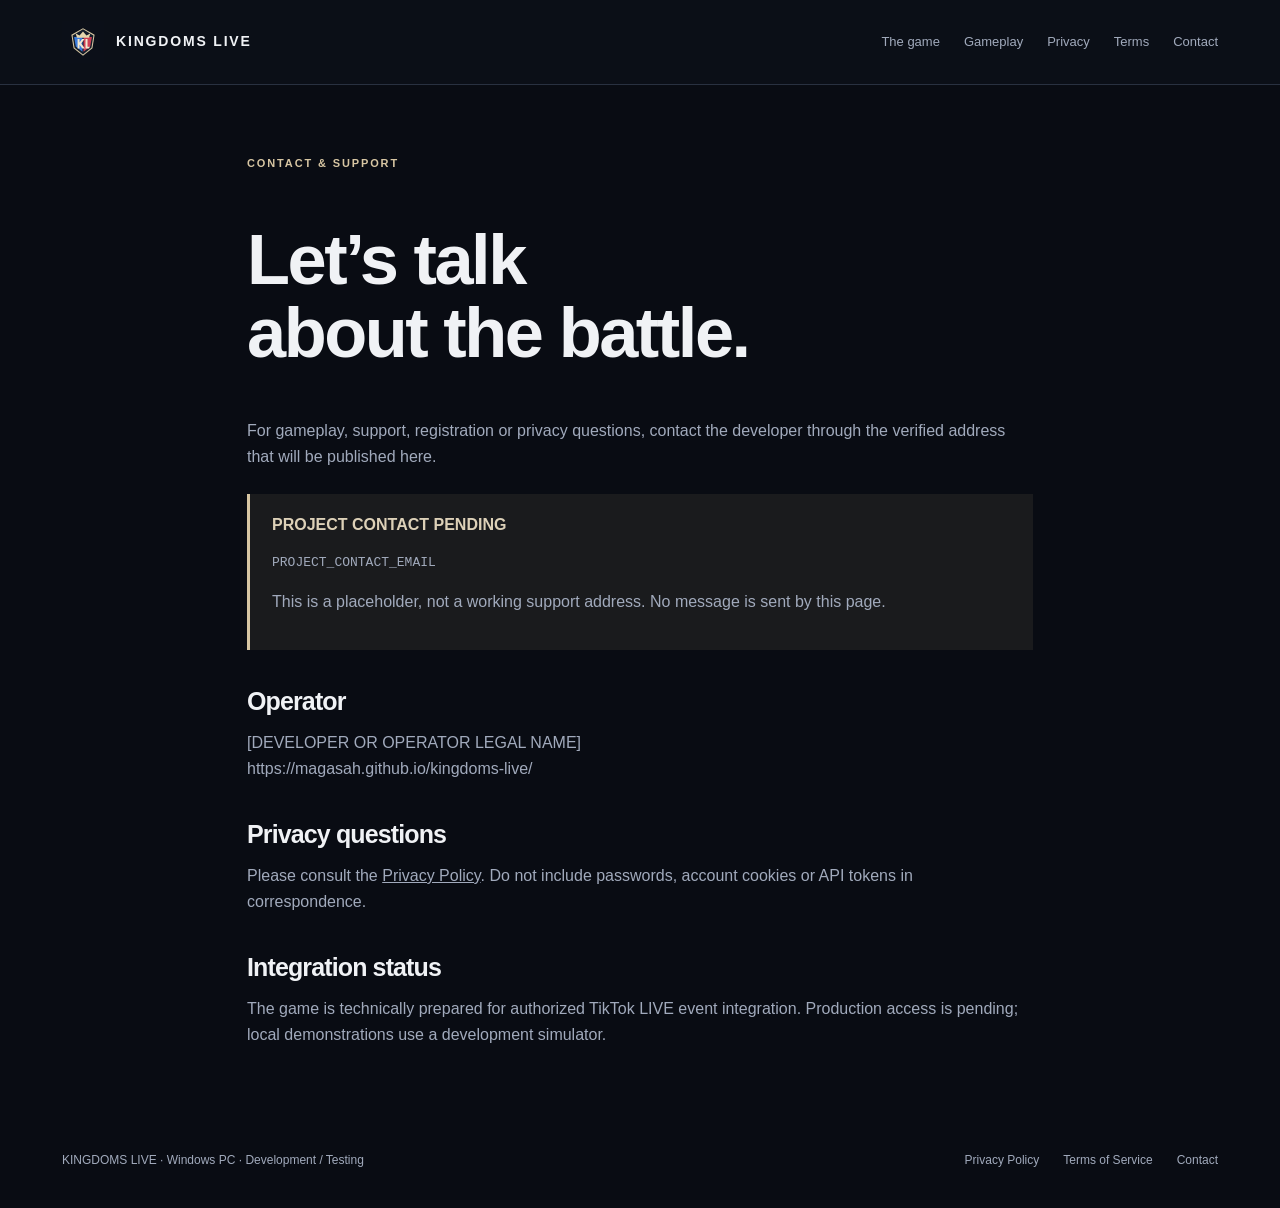
==== Website/contact.html @ ec13fd88 "chore: prepare KINGDOMS LIVE public website" ====
<!doctype html><html lang="en"><head><meta charset="utf-8"><meta name="viewport" content="width=device-width, initial-scale=1"><meta name="robots" content="noindex"><title>Contact · KINGDOMS LIVE</title><link rel="stylesheet" href="css/style.css"><link rel="icon" href="assets/app-icon.png" type="image/png"><meta property="og:title" content="KINGDOMS LIVE"><meta property="og:description" content="Interactive RED vs BLUE LIVE battle game. Production LIVE integration awaiting authorized access."><meta property="og:type" content="website"><meta property="og:image" content="https://magasah.github.io/kingdoms-live/assets/app-icon.png"><meta name="theme-color" content="#090c13"></head><body><a class="skip" href="#main">Skip to content</a><header class="top"><div class="shell nav"><a class="brand" href="index.html"><img src="assets/brand-mark.svg" alt="">KINGDOMS LIVE</a><nav class="navlinks" aria-label="Main"><a href="index.html#game">The game</a><a href="index.html#preview">Gameplay</a><a href="privacy.html">Privacy</a><a href="terms.html">Terms</a><a href="contact.html">Contact</a></nav></div></header><main class="legal" id="main"><span class="tag">Contact & support</span><h1>Let’s talk<br>about the battle.</h1><p>For gameplay, support, registration or privacy questions, contact the developer through the verified address that will be published here.</p><div class="notice"><strong>PROJECT CONTACT PENDING</strong><p class="placeholder">PROJECT_CONTACT_EMAIL</p><p>This is a placeholder, not a working support address. No message is sent by this page.</p></div><h2>Operator</h2><p>[DEVELOPER OR OPERATOR LEGAL NAME]<br>https://magasah.github.io/kingdoms-live/</p><h2>Privacy questions</h2><p>Please consult the <a href="privacy.html">Privacy Policy</a>. Do not include passwords, account cookies or API tokens in correspondence.</p><h2>Integration status</h2><p>The game is technically prepared for authorized TikTok LIVE event integration. Production access is pending; local demonstrations use a development simulator.</p></main><footer><div class="shell foot"><span>KINGDOMS LIVE · Windows PC · Development / Testing</span><nav aria-label="Legal"><a href="privacy.html">Privacy Policy</a><a href="terms.html">Terms of Service</a><a href="contact.html">Contact</a></nav></div></footer></body></html>
---- Website/css/style.css ----
:root{color-scheme:dark;--bg:#090c13;--panel:#121722;--text:#f0f2f5;--muted:#a1aabc;--red:#fa535e;--blue:#509fff;--line:#293140;--metal:#d7c6a3}
*{box-sizing:border-box}html{scroll-behavior:smooth}body{margin:0;background:var(--bg);color:var(--text);font-family:Segoe UI,Arial,sans-serif;line-height:1.65}a{color:inherit;text-decoration:none}a:hover{color:var(--metal)}a:focus-visible,button:focus-visible{outline:3px solid var(--blue);outline-offset:5px}img{max-width:100%;height:auto;display:block}p{color:var(--muted)}h1,h2,h3{line-height:1.05;letter-spacing:-.035em}h2{font-size:clamp(2rem,4vw,3.7rem);margin:16px 0 24px}h3{font-size:1.35rem;letter-spacing:-.015em}.shell{max-width:1220px;margin:auto;padding:0 32px}.top{border-bottom:1px solid var(--line);background:#0b0f17}.nav{display:flex;align-items:center;gap:28px;min-height:84px;flex-wrap:wrap}.brand{display:flex;align-items:center;gap:12px;letter-spacing:.13em;font-size:14px;font-weight:800;margin-right:auto}.brand img{width:42px;height:42px}.navlinks{display:flex;gap:24px;font-size:13px;color:var(--muted);flex-wrap:wrap}.tag{font-size:11px;font-weight:700;letter-spacing:.17em;text-transform:uppercase;color:var(--metal)}.badge{display:inline-flex;gap:8px;align-items:center;border:1px solid var(--line);padding:7px 13px;border-radius:20px;color:var(--muted);font-size:11px;letter-spacing:.08em}.badge:before{content:"";width:6px;height:6px;background:var(--metal);border-radius:50%}.hero{padding:86px 0 60px;background:radial-gradient(ellipse at 0 20%,#40152155,transparent 55%),radial-gradient(ellipse at 100% 45%,#143a6655,transparent 60%)}.hero h1{font-size:clamp(3.2rem,8.4vw,7.6rem);font-weight:900;line-height:.91;letter-spacing:-.05em;margin:28px 0}.hero h1 span{display:block}.red{color:var(--red)}.blue{color:var(--blue)}.hero-top{display:grid;grid-template-columns:1.2fr .8fr;gap:64px;align-items:end}.hero-copy{max-width:470px;padding-bottom:8px}.hero-copy p{font-size:18px}.buttons{display:flex;gap:14px;flex-wrap:wrap;margin:28px 0}.button{display:inline-flex;padding:12px 22px;align-items:center;border:1px solid var(--line);font-size:13px;font-weight:700}.button.primary{background:var(--metal);color:#11151c;border-color:var(--metal)}.frame{border:1px solid var(--line);background:#11151f;padding:8px}.frame-bar{display:flex;justify-content:space-between;gap:12px;padding:5px 8px 12px;color:var(--muted);font-size:11px;letter-spacing:.1em;text-transform:uppercase}.hero figure{margin:45px 0 0}.hero figure img{width:100%;height:auto}.caption{margin:10px 0 0;font-size:12px;color:var(--muted)}.metrics{display:grid;grid-template-columns:repeat(3,1fr);border-bottom:1px solid var(--line);margin-bottom:20px}.metrics div{padding:28px 0}.metrics strong{display:block;font-size:24px}.metrics span{font-size:12px;color:var(--muted)}section.block{padding:80px 0;border-bottom:1px solid var(--line)}.intro{display:grid;grid-template-columns:1fr 1fr;gap:90px}.intro p{font-size:18px}.steps,.units{display:grid;grid-template-columns:repeat(3,1fr);gap:18px;margin-top:40px}.card{padding:28px;background:var(--panel);border:1px solid var(--line)}.num{font-size:12px;color:var(--metal);letter-spacing:.1em}.card p{font-size:14px;margin-bottom:0}.kingdoms{display:grid;grid-template-columns:1fr 1fr;gap:18px}.kingdom{padding:42px;border:1px solid var(--line)}.kingdom.red-side{background:linear-gradient(120deg,#361621,#12141b);border-top:3px solid var(--red)}.kingdom.blue-side{background:linear-gradient(120deg,#122c47,#12141b);border-top:3px solid var(--blue)}.kingdom h3{font-size:42px;margin:24px 0}.unit{padding:20px 0;border-top:1px solid var(--line)}.unit h3{margin:8px 0}.unit p{font-size:14px;margin:0}.preview-grid{display:grid;grid-template-columns:1.5fr .55fr;gap:24px;align-items:start}.preview-grid figure{margin:0 0 25px}.portrait img{max-height:690px;width:100%;object-fit:contain;background:#070b11}.status{display:grid;grid-template-columns:1fr 1fr;gap:50px;background:#121722;padding:40px}.status ul{list-style:none;padding:0;color:var(--muted);font-size:14px}.status li{padding:10px 0;border-bottom:1px solid var(--line)}.status li:before{content:"вЂ” ";color:var(--metal)}footer{padding:38px 0}.foot{display:flex;justify-content:space-between;gap:30px;flex-wrap:wrap;font-size:12px;color:var(--muted)}.foot nav{display:flex;gap:24px}.legal{max-width:850px;margin:64px auto;padding:0 32px}.legal h1{font-size:clamp(2.7rem,6vw,4.4rem)}.legal h2{font-size:25px;margin:38px 0 16px}.legal p,.legal li{color:var(--muted)}.legal a{text-decoration:underline}.notice{padding:18px 22px;border-left:3px solid var(--metal);background:#1a1b1d;color:#ddd1b8;margin:24px 0}.placeholder{font-family:monospace;overflow-wrap:anywhere}.skip{position:absolute;left:10px;top:-80px}.skip:focus{top:10px;background:var(--panel);padding:10px;z-index:10}
@media(max-width:760px){.shell{padding:0 20px}.nav{padding:18px 0;gap:14px}.navlinks{gap:14px;font-size:12px}.brand{width:100%}.hero{padding:45px 0}.hero-top,.intro,.status{grid-template-columns:1fr;gap:20px}.hero h1{font-size:clamp(3rem,13vw,5rem)}.hero-copy p{font-size:16px}.steps,.units{grid-template-columns:1fr}.kingdoms{grid-template-columns:1fr}.preview-grid{grid-template-columns:1fr}.portrait img{max-height:620px}.metrics strong{font-size:18px}.metrics span{font-size:10px}.metrics{gap:15px}section.block{padding:52px 0}.status{padding:24px}.foot nav{flex-wrap:wrap}.frame-bar{font-size:9px}.legal{padding:0 20px}}
@media(prefers-reduced-motion:reduce){html{scroll-behavior:auto}}

@media(max-width:760px){.top .nav{padding-left:20px;padding-right:20px}}
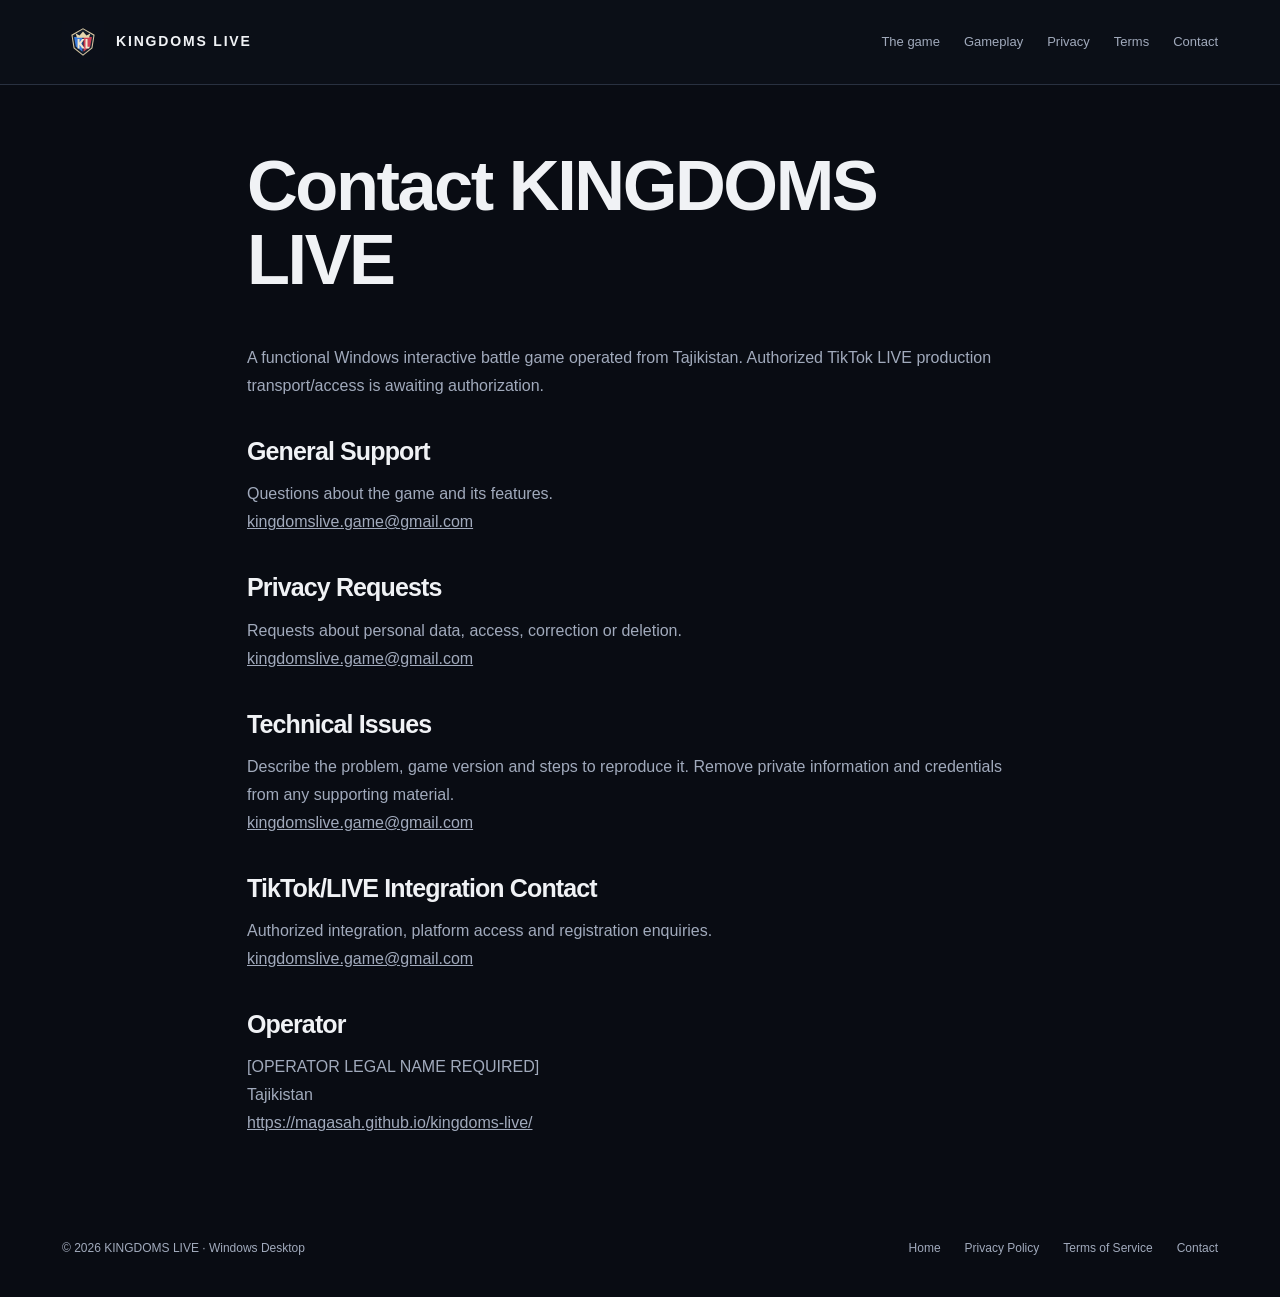
==== commit aaabaf22: "chore: finalize legal and TikTok registration pages" ====
--- a/Website/contact.html
+++ b/Website/contact.html
@@ -1 +1 @@
-<!doctype html><html lang="en"><head><meta charset="utf-8"><meta name="viewport" content="width=device-width, initial-scale=1"><meta name="robots" content="noindex"><title>Contact · KINGDOMS LIVE</title><link rel="stylesheet" href="css/style.css"><link rel="icon" href="assets/app-icon.png" type="image/png"><meta property="og:title" content="KINGDOMS LIVE"><meta property="og:description" content="Interactive RED vs BLUE LIVE battle game. Production LIVE integration awaiting authorized access."><meta property="og:type" content="website"><meta property="og:image" content="https://magasah.github.io/kingdoms-live/assets/app-icon.png"><meta name="theme-color" content="#090c13"></head><body><a class="skip" href="#main">Skip to content</a><header class="top"><div class="shell nav"><a class="brand" href="index.html"><img src="assets/brand-mark.svg" alt="">KINGDOMS LIVE</a><nav class="navlinks" aria-label="Main"><a href="index.html#game">The game</a><a href="index.html#preview">Gameplay</a><a href="privacy.html">Privacy</a><a href="terms.html">Terms</a><a href="contact.html">Contact</a></nav></div></header><main class="legal" id="main"><span class="tag">Contact & support</span><h1>Let’s talk<br>about the battle.</h1><p>For gameplay, support, registration or privacy questions, contact the developer through the verified address that will be published here.</p><div class="notice"><strong>PROJECT CONTACT PENDING</strong><p class="placeholder">PROJECT_CONTACT_EMAIL</p><p>This is a placeholder, not a working support address. No message is sent by this page.</p></div><h2>Operator</h2><p>[DEVELOPER OR OPERATOR LEGAL NAME]<br>https://magasah.github.io/kingdoms-live/</p><h2>Privacy questions</h2><p>Please consult the <a href="privacy.html">Privacy Policy</a>. Do not include passwords, account cookies or API tokens in correspondence.</p><h2>Integration status</h2><p>The game is technically prepared for authorized TikTok LIVE event integration. Production access is pending; local demonstrations use a development simulator.</p></main><footer><div class="shell foot"><span>KINGDOMS LIVE · Windows PC · Development / Testing</span><nav aria-label="Legal"><a href="privacy.html">Privacy Policy</a><a href="terms.html">Terms of Service</a><a href="contact.html">Contact</a></nav></div></footer></body></html>+<!doctype html><html lang="en"><head><meta charset="utf-8"><meta name="viewport" content="width=device-width, initial-scale=1"><meta name="robots" content="noindex"><title>Contact · KINGDOMS LIVE</title><link rel="stylesheet" href="css/style.css"><link rel="icon" href="assets/app-icon.png" type="image/png"><meta property="og:title" content="KINGDOMS LIVE"><meta property="og:description" content="Interactive RED vs BLUE LIVE battle game. Production LIVE integration awaiting authorized access."><meta property="og:type" content="website"><meta property="og:image" content="https://magasah.github.io/kingdoms-live/assets/app-icon.png"><meta name="theme-color" content="#090c13"></head><body><a class="skip" href="#main">Skip to content</a><header class="top"><div class="shell nav"><a class="brand" href="index.html"><img src="assets/brand-mark.svg" alt="">KINGDOMS LIVE</a><nav class="navlinks" aria-label="Main"><a href="index.html#game">The game</a><a href="index.html#preview">Gameplay</a><a href="privacy.html">Privacy</a><a href="terms.html">Terms</a><a href="contact.html">Contact</a></nav></div></header><main class="legal" id="main"><h1>Contact KINGDOMS LIVE</h1><p>A functional Windows interactive battle game operated from Tajikistan. Authorized TikTok LIVE production transport/access is awaiting authorization.</p><h2>General Support</h2><p>Questions about the game and its features.<br><a href="mailto:kingdomslive.game@gmail.com">kingdomslive.game@gmail.com</a></p><h2>Privacy Requests</h2><p>Requests about personal data, access, correction or deletion.<br><a href="mailto:kingdomslive.game@gmail.com">kingdomslive.game@gmail.com</a></p><h2>Technical Issues</h2><p>Describe the problem, game version and steps to reproduce it. Remove private information and credentials from any supporting material.<br><a href="mailto:kingdomslive.game@gmail.com">kingdomslive.game@gmail.com</a></p><h2>TikTok/LIVE Integration Contact</h2><p>Authorized integration, platform access and registration enquiries.<br><a href="mailto:kingdomslive.game@gmail.com">kingdomslive.game@gmail.com</a></p><h2>Operator</h2><p>[OPERATOR LEGAL NAME REQUIRED]<br>Tajikistan<br><a href="https://magasah.github.io/kingdoms-live/">https://magasah.github.io/kingdoms-live/</a></p></main><footer><div class="shell foot"><span>© 2026 KINGDOMS LIVE · Windows Desktop</span><nav aria-label="Legal"><a href="index.html">Home</a><a href="privacy.html">Privacy Policy</a><a href="terms.html">Terms of Service</a><a href="contact.html">Contact</a></nav></div></footer></body></html>
--- a/Website/css/style.css
+++ b/Website/css/style.css
@@ -1,7 +1,9 @@
 
 :root{color-scheme:dark;--bg:#090c13;--panel:#121722;--text:#f0f2f5;--muted:#a1aabc;--red:#fa535e;--blue:#509fff;--line:#293140;--metal:#d7c6a3}
-*{box-sizing:border-box}html{scroll-behavior:smooth}body{margin:0;background:var(--bg);color:var(--text);font-family:Segoe UI,Arial,sans-serif;line-height:1.65}a{color:inherit;text-decoration:none}a:hover{color:var(--metal)}a:focus-visible,button:focus-visible{outline:3px solid var(--blue);outline-offset:5px}img{max-width:100%;height:auto;display:block}p{color:var(--muted)}h1,h2,h3{line-height:1.05;letter-spacing:-.035em}h2{font-size:clamp(2rem,4vw,3.7rem);margin:16px 0 24px}h3{font-size:1.35rem;letter-spacing:-.015em}.shell{max-width:1220px;margin:auto;padding:0 32px}.top{border-bottom:1px solid var(--line);background:#0b0f17}.nav{display:flex;align-items:center;gap:28px;min-height:84px;flex-wrap:wrap}.brand{display:flex;align-items:center;gap:12px;letter-spacing:.13em;font-size:14px;font-weight:800;margin-right:auto}.brand img{width:42px;height:42px}.navlinks{display:flex;gap:24px;font-size:13px;color:var(--muted);flex-wrap:wrap}.tag{font-size:11px;font-weight:700;letter-spacing:.17em;text-transform:uppercase;color:var(--metal)}.badge{display:inline-flex;gap:8px;align-items:center;border:1px solid var(--line);padding:7px 13px;border-radius:20px;color:var(--muted);font-size:11px;letter-spacing:.08em}.badge:before{content:"";width:6px;height:6px;background:var(--metal);border-radius:50%}.hero{padding:86px 0 60px;background:radial-gradient(ellipse at 0 20%,#40152155,transparent 55%),radial-gradient(ellipse at 100% 45%,#143a6655,transparent 60%)}.hero h1{font-size:clamp(3.2rem,8.4vw,7.6rem);font-weight:900;line-height:.91;letter-spacing:-.05em;margin:28px 0}.hero h1 span{display:block}.red{color:var(--red)}.blue{color:var(--blue)}.hero-top{display:grid;grid-template-columns:1.2fr .8fr;gap:64px;align-items:end}.hero-copy{max-width:470px;padding-bottom:8px}.hero-copy p{font-size:18px}.buttons{display:flex;gap:14px;flex-wrap:wrap;margin:28px 0}.button{display:inline-flex;padding:12px 22px;align-items:center;border:1px solid var(--line);font-size:13px;font-weight:700}.button.primary{background:var(--metal);color:#11151c;border-color:var(--metal)}.frame{border:1px solid var(--line);background:#11151f;padding:8px}.frame-bar{display:flex;justify-content:space-between;gap:12px;padding:5px 8px 12px;color:var(--muted);font-size:11px;letter-spacing:.1em;text-transform:uppercase}.hero figure{margin:45px 0 0}.hero figure img{width:100%;height:auto}.caption{margin:10px 0 0;font-size:12px;color:var(--muted)}.metrics{display:grid;grid-template-columns:repeat(3,1fr);border-bottom:1px solid var(--line);margin-bottom:20px}.metrics div{padding:28px 0}.metrics strong{display:block;font-size:24px}.metrics span{font-size:12px;color:var(--muted)}section.block{padding:80px 0;border-bottom:1px solid var(--line)}.intro{display:grid;grid-template-columns:1fr 1fr;gap:90px}.intro p{font-size:18px}.steps,.units{display:grid;grid-template-columns:repeat(3,1fr);gap:18px;margin-top:40px}.card{padding:28px;background:var(--panel);border:1px solid var(--line)}.num{font-size:12px;color:var(--metal);letter-spacing:.1em}.card p{font-size:14px;margin-bottom:0}.kingdoms{display:grid;grid-template-columns:1fr 1fr;gap:18px}.kingdom{padding:42px;border:1px solid var(--line)}.kingdom.red-side{background:linear-gradient(120deg,#361621,#12141b);border-top:3px solid var(--red)}.kingdom.blue-side{background:linear-gradient(120deg,#122c47,#12141b);border-top:3px solid var(--blue)}.kingdom h3{font-size:42px;margin:24px 0}.unit{padding:20px 0;border-top:1px solid var(--line)}.unit h3{margin:8px 0}.unit p{font-size:14px;margin:0}.preview-grid{display:grid;grid-template-columns:1.5fr .55fr;gap:24px;align-items:start}.preview-grid figure{margin:0 0 25px}.portrait img{max-height:690px;width:100%;object-fit:contain;background:#070b11}.status{display:grid;grid-template-columns:1fr 1fr;gap:50px;background:#121722;padding:40px}.status ul{list-style:none;padding:0;color:var(--muted);font-size:14px}.status li{padding:10px 0;border-bottom:1px solid var(--line)}.status li:before{content:"вЂ” ";color:var(--metal)}footer{padding:38px 0}.foot{display:flex;justify-content:space-between;gap:30px;flex-wrap:wrap;font-size:12px;color:var(--muted)}.foot nav{display:flex;gap:24px}.legal{max-width:850px;margin:64px auto;padding:0 32px}.legal h1{font-size:clamp(2.7rem,6vw,4.4rem)}.legal h2{font-size:25px;margin:38px 0 16px}.legal p,.legal li{color:var(--muted)}.legal a{text-decoration:underline}.notice{padding:18px 22px;border-left:3px solid var(--metal);background:#1a1b1d;color:#ddd1b8;margin:24px 0}.placeholder{font-family:monospace;overflow-wrap:anywhere}.skip{position:absolute;left:10px;top:-80px}.skip:focus{top:10px;background:var(--panel);padding:10px;z-index:10}
+*{box-sizing:border-box}html{scroll-behavior:smooth}body{margin:0;background:var(--bg);color:var(--text);font-family:Segoe UI,Arial,sans-serif;line-height:1.65}a{color:inherit;text-decoration:none}a:hover{color:var(--metal)}a:focus-visible,button:focus-visible{outline:3px solid var(--blue);outline-offset:5px}img{max-width:100%;height:auto;display:block}p{color:var(--muted)}h1,h2,h3{line-height:1.05;letter-spacing:-.035em}h2{font-size:clamp(2rem,4vw,3.7rem);margin:16px 0 24px}h3{font-size:1.35rem;letter-spacing:-.015em}.shell{max-width:1220px;margin:auto;padding:0 32px}.top{border-bottom:1px solid var(--line);background:#0b0f17}.nav{display:flex;align-items:center;gap:28px;min-height:84px;flex-wrap:wrap}.brand{display:flex;align-items:center;gap:12px;letter-spacing:.13em;font-size:14px;font-weight:800;margin-right:auto}.brand img{width:42px;height:42px}.navlinks{display:flex;gap:24px;font-size:13px;color:var(--muted);flex-wrap:wrap}.tag{font-size:11px;font-weight:700;letter-spacing:.17em;text-transform:uppercase;color:var(--metal)}.badge{display:inline-flex;gap:8px;align-items:center;border:1px solid var(--line);padding:7px 13px;border-radius:20px;color:var(--muted);font-size:11px;letter-spacing:.08em}.badge:before{content:"";width:6px;height:6px;background:var(--metal);border-radius:50%}.hero{padding:86px 0 60px;background:radial-gradient(ellipse at 0 20%,#40152155,transparent 55%),radial-gradient(ellipse at 100% 45%,#143a6655,transparent 60%)}.hero h1{font-size:clamp(3.2rem,8.4vw,7.6rem);font-weight:900;line-height:.91;letter-spacing:-.05em;margin:28px 0}.hero h1 span{display:block}.red{color:var(--red)}.blue{color:var(--blue)}.hero-top{display:grid;grid-template-columns:1.2fr .8fr;gap:64px;align-items:end}.hero-copy{max-width:470px;padding-bottom:8px}.hero-copy p{font-size:18px}.buttons{display:flex;gap:14px;flex-wrap:wrap;margin:28px 0}.button{display:inline-flex;padding:12px 22px;align-items:center;border:1px solid var(--line);font-size:13px;font-weight:700}.button.primary{background:var(--metal);color:#11151c;border-color:var(--metal)}.frame{border:1px solid var(--line);background:#11151f;padding:8px}.frame-bar{display:flex;justify-content:space-between;gap:12px;padding:5px 8px 12px;color:var(--muted);font-size:11px;letter-spacing:.1em;text-transform:uppercase}.hero figure{margin:45px 0 0}.hero figure img{width:100%;height:auto}.caption{margin:10px 0 0;font-size:12px;color:var(--muted)}.metrics{display:grid;grid-template-columns:repeat(3,1fr);border-bottom:1px solid var(--line);margin-bottom:20px}.metrics div{padding:28px 0}.metrics strong{display:block;font-size:24px}.metrics span{font-size:12px;color:var(--muted)}section.block{padding:80px 0;border-bottom:1px solid var(--line)}.intro{display:grid;grid-template-columns:1fr 1fr;gap:90px}.intro p{font-size:18px}.steps,.units{display:grid;grid-template-columns:repeat(3,1fr);gap:18px;margin-top:40px}.card{padding:28px;background:var(--panel);border:1px solid var(--line)}.num{font-size:12px;color:var(--metal);letter-spacing:.1em}.card p{font-size:14px;margin-bottom:0}.kingdoms{display:grid;grid-template-columns:1fr 1fr;gap:18px}.kingdom{padding:42px;border:1px solid var(--line)}.kingdom.red-side{background:linear-gradient(120deg,#361621,#12141b);border-top:3px solid var(--red)}.kingdom.blue-side{background:linear-gradient(120deg,#122c47,#12141b);border-top:3px solid var(--blue)}.kingdom h3{font-size:42px;margin:24px 0}.unit{padding:20px 0;border-top:1px solid var(--line)}.unit h3{margin:8px 0}.unit p{font-size:14px;margin:0}.preview-grid{display:grid;grid-template-columns:1.5fr .55fr;gap:24px;align-items:start}.preview-grid figure{margin:0 0 25px}.portrait img{max-height:690px;width:100%;object-fit:contain;background:#070b11}.status{display:grid;grid-template-columns:1fr 1fr;gap:50px;background:#121722;padding:40px}.status ul{list-style:none;padding:0;color:var(--muted);font-size:14px}.status li{padding:10px 0;border-bottom:1px solid var(--line)}.status li:before{content:"\2014 ";color:var(--metal)}footer{padding:38px 0}.foot{display:flex;justify-content:space-between;gap:30px;flex-wrap:wrap;font-size:12px;color:var(--muted)}.foot nav{display:flex;gap:24px}.legal{max-width:850px;margin:64px auto;padding:0 32px}.legal h1{font-size:clamp(2.7rem,6vw,4.4rem)}.legal h2{font-size:25px;margin:38px 0 16px}.legal p,.legal li{color:var(--muted)}.legal a{text-decoration:underline}.notice{padding:18px 22px;border-left:3px solid var(--metal);background:#1a1b1d;color:#ddd1b8;margin:24px 0}.placeholder{font-family:monospace;overflow-wrap:anywhere}.skip{position:absolute;left:10px;top:-80px}.skip:focus{top:10px;background:var(--panel);padding:10px;z-index:10}
 @media(max-width:760px){.shell{padding:0 20px}.nav{padding:18px 0;gap:14px}.navlinks{gap:14px;font-size:12px}.brand{width:100%}.hero{padding:45px 0}.hero-top,.intro,.status{grid-template-columns:1fr;gap:20px}.hero h1{font-size:clamp(3rem,13vw,5rem)}.hero-copy p{font-size:16px}.steps,.units{grid-template-columns:1fr}.kingdoms{grid-template-columns:1fr}.preview-grid{grid-template-columns:1fr}.portrait img{max-height:620px}.metrics strong{font-size:18px}.metrics span{font-size:10px}.metrics{gap:15px}section.block{padding:52px 0}.status{padding:24px}.foot nav{flex-wrap:wrap}.frame-bar{font-size:9px}.legal{padding:0 20px}}
 @media(prefers-reduced-motion:reduce){html{scroll-behavior:auto}}
 
 @media(max-width:760px){.top .nav{padding-left:20px;padding-right:20px}}
+
+.legal{overflow-wrap:anywhere}.foot nav{flex-wrap:wrap}.legal p{line-height:1.75}
